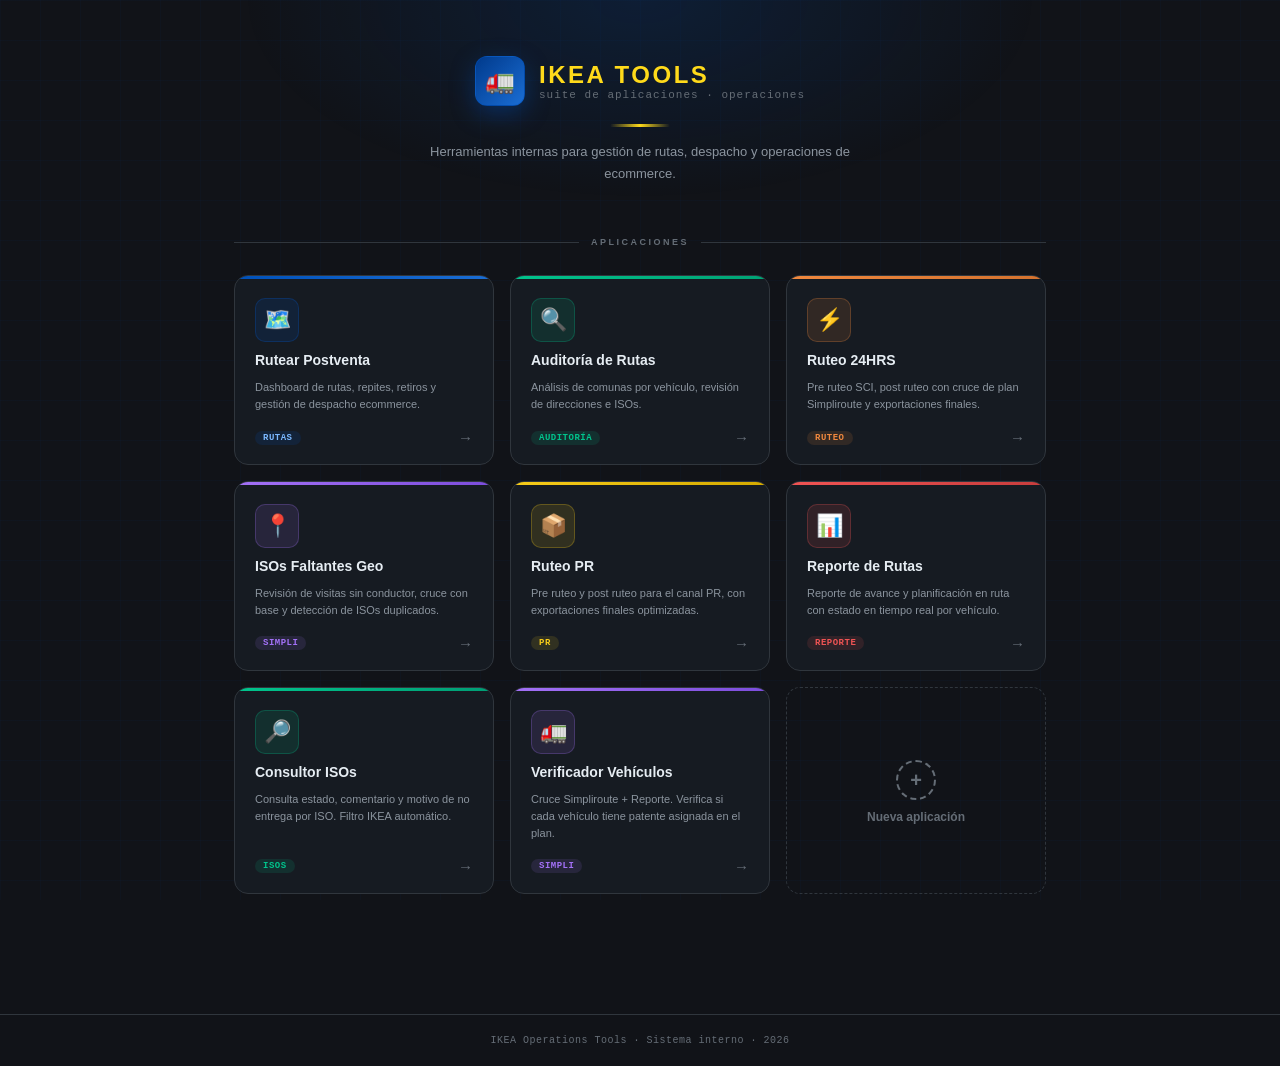
==== index.html @ 45f90fb9 "Add files via upload" ====
<!DOCTYPE html>
<html lang="es">
<head>
<meta charset="UTF-8">
<meta name="viewport" content="width=device-width, initial-scale=1.0">
<title>IKEA Tools</title>
<style>
* {
  box-sizing: border-box;
  margin: 0;
  padding: 0;
}

body {
  font-family: -apple-system, BlinkMacSystemFont, 'Segoe UI', Helvetica, Arial, sans-serif;
  background-color: #111318;
  color: #e6edf3;
  min-height: 100vh;
}

.grid-bg {
  position: fixed;
  top: 0; left: 0; right: 0; bottom: 0;
  background-image:
    linear-gradient(rgba(0,81,186,0.04) 1px, transparent 1px),
    linear-gradient(90deg, rgba(0,81,186,0.04) 1px, transparent 1px);
  background-size: 40px 40px;
  pointer-events: none;
  z-index: 0;
}

.glow {
  position: fixed;
  top: -200px;
  left: 50%;
  transform: translateX(-50%);
  width: 800px;
  height: 400px;
  background: radial-gradient(ellipse at center, rgba(0,81,186,0.18) 0%, transparent 70%);
  pointer-events: none;
  z-index: 0;
}

.page {
  position: relative;
  z-index: 1;
  max-width: 860px;
  margin: 0 auto;
  padding: 0 24px 60px;
}

/* ── HEADER ── */
.header {
  padding: 56px 0 0;
  display: flex;
  flex-direction: column;
  align-items: center;
  text-align: center;
  gap: 14px;
  animation: fadeUp 0.5s ease both;
}

.logo-row {
  display: flex;
  align-items: center;
  gap: 14px;
}

.logo-icon {
  width: 50px;
  height: 50px;
  background: linear-gradient(135deg, #003A8C, #1a6dd4);
  border-radius: 12px;
  display: flex;
  align-items: center;
  justify-content: center;
  font-size: 24px;
  box-shadow: 0 8px 24px rgba(0,81,186,0.4);
  border: 1px solid rgba(0,81,186,0.5);
  flex-shrink: 0;
}

.logo-text {
  display: flex;
  flex-direction: column;
  align-items: flex-start;
}

.logo-title {
  font-size: 24px;
  font-weight: 800;
  letter-spacing: 2.5px;
  color: #FFDA1A;
  text-transform: uppercase;
}

.logo-sub {
  font-size: 11px;
  color: #656d76;
  letter-spacing: 1px;
  font-family: 'Courier New', Courier, monospace;
}

.header-divider {
  width: 60px;
  height: 3px;
  background: linear-gradient(90deg, transparent, #FFDA1A, transparent);
  border-radius: 2px;
  margin-top: 4px;
}

.header-desc {
  font-size: 13px;
  color: #8b949e;
  max-width: 420px;
  line-height: 1.7;
}

/* ── SECTION LABEL ── */
.apps-section {
  padding-top: 52px;
  display: flex;
  flex-direction: column;
  align-items: center;
  gap: 28px;
  animation: fadeUp 0.5s 0.1s ease both;
  opacity: 0;
  animation-fill-mode: forwards;
}

.section-label {
  font-size: 9px;
  font-weight: 700;
  letter-spacing: 2.5px;
  color: #656d76;
  text-transform: uppercase;
  display: flex;
  align-items: center;
  gap: 12px;
  width: 100%;
}

.section-label-line {
  flex: 1;
  height: 1px;
  background-color: #30363d;
}

/* ── GRID ── */
.apps-grid {
  display: grid;
  grid-template-columns: repeat(3, 1fr);
  gap: 16px;
  width: 100%;
}

@media (max-width: 680px) {
  .apps-grid {
    grid-template-columns: repeat(2, 1fr);
  }
}

@media (max-width: 440px) {
  .apps-grid {
    grid-template-columns: 1fr;
  }
}

/* ── APP CARD ── */
.app-card {
  position: relative;
  background-color: #161b22;
  border: 1px solid #30363d;
  border-radius: 14px;
  padding: 22px 20px 18px;
  text-decoration: none;
  color: #e6edf3;
  display: flex;
  flex-direction: column;
  gap: 10px;
  cursor: pointer;
  transition: transform 0.18s ease, box-shadow 0.18s ease, border-color 0.18s ease;
  overflow: hidden;
}

.app-card:hover {
  transform: translateY(-3px);
  border-color: rgba(0,81,186,0.6);
  box-shadow: 0 12px 32px rgba(0,0,0,0.4), 0 0 0 1px rgba(0,81,186,0.2);
}

.app-card:active {
  transform: translateY(-1px);
}

.card-accent {
  position: absolute;
  top: 0; left: 0; right: 0;
  height: 3px;
  border-radius: 14px 14px 0 0;
}

.app-icon {
  width: 44px;
  height: 44px;
  border-radius: 10px;
  display: flex;
  align-items: center;
  justify-content: center;
  font-size: 22px;
  flex-shrink: 0;
}

.app-name {
  font-size: 14px;
  font-weight: 700;
  color: #e6edf3;
  line-height: 1.2;
}

.app-desc {
  font-size: 11px;
  color: #8b949e;
  line-height: 1.55;
  flex: 1;
}

.app-footer {
  display: flex;
  align-items: center;
  justify-content: space-between;
  padding-top: 6px;
  margin-top: auto;
}

.app-tag {
  font-size: 9px;
  font-weight: 700;
  letter-spacing: 0.5px;
  text-transform: uppercase;
  padding: 2px 8px;
  border-radius: 20px;
  font-family: 'Courier New', Courier, monospace;
}

.app-arrow {
  font-size: 15px;
  color: #656d76;
  transition: color 0.18s ease, transform 0.18s ease;
}

.app-card:hover .app-arrow {
  color: #FFDA1A;
  transform: translateX(3px);
}

/* ── ADD CARD ── */
.add-card {
  background-color: transparent;
  border: 1px dashed #30363d;
  border-radius: 14px;
  padding: 22px 20px 18px;
  display: flex;
  flex-direction: column;
  align-items: center;
  justify-content: center;
  gap: 10px;
  cursor: pointer;
  transition: border-color 0.18s ease, background-color 0.18s ease, color 0.18s ease;
  min-height: 160px;
  color: #656d76;
  font-size: 12px;
  font-weight: 600;
  text-align: center;
}

.add-card:hover {
  border-color: #0051BA;
  color: #0051BA;
  background-color: rgba(0,81,186,0.04);
}

.add-icon {
  width: 40px;
  height: 40px;
  border-radius: 50%;
  border: 2px dashed currentColor;
  display: flex;
  align-items: center;
  justify-content: center;
  font-size: 20px;
  transition: transform 0.2s ease;
}

.add-card:hover .add-icon {
  transform: scale(1.1) rotate(90deg);
}

/* ── CARD STAGGER ANIMATIONS ── */
.card-1 { animation: fadeUp 0.4s 0.18s ease both; opacity: 0; animation-fill-mode: forwards; }
.card-2 { animation: fadeUp 0.4s 0.26s ease both; opacity: 0; animation-fill-mode: forwards; }
.card-3 { animation: fadeUp 0.4s 0.34s ease both; opacity: 0; animation-fill-mode: forwards; }
.card-4 { animation: fadeUp 0.4s 0.42s ease both; opacity: 0; animation-fill-mode: forwards; }
.card-5 { animation: fadeUp 0.4s 0.50s ease both; opacity: 0; animation-fill-mode: forwards; }
.card-6 { animation: fadeUp 0.4s 0.58s ease both; opacity: 0; animation-fill-mode: forwards; }
.card-7 { animation: fadeUp 0.4s 0.66s ease both; opacity: 0; animation-fill-mode: forwards; }
.card-8 { animation: fadeUp 0.4s 0.74s ease both; opacity: 0; animation-fill-mode: forwards; }
.card-9 { animation: fadeUp 0.4s 0.82s ease both; opacity: 0; animation-fill-mode: forwards; }

/* ── FOOTER ── */
.footer {
  position: relative;
  z-index: 1;
  text-align: center;
  padding: 20px;
  font-size: 10px;
  color: #656d76;
  font-family: 'Courier New', Courier, monospace;
  letter-spacing: 0.5px;
  border-top: 1px solid #30363d;
  margin-top: 60px;
}

/* ── ANIMATION ── */
@keyframes fadeUp {
  from {
    opacity: 0;
    transform: translateY(16px);
  }
  to {
    opacity: 1;
    transform: translateY(0);
  }
}
</style>
</head>
<body>

<div class="grid-bg"></div>
<div class="glow"></div>

<div class="page">

  <!-- HEADER -->
  <div class="header">
    <div class="logo-row">
      <div class="logo-icon">🚛</div>
      <div class="logo-text">
        <div class="logo-title">IKEA Tools</div>
        <div class="logo-sub">suite de aplicaciones · operaciones</div>
      </div>
    </div>
    <div class="header-divider"></div>
    <div class="header-desc">Herramientas internas para gestión de rutas, despacho y operaciones de ecommerce.</div>
  </div>

  <!-- APPS -->
  <div class="apps-section">
    <div class="section-label">
      <span class="section-label-line"></span>
      Aplicaciones
      <span class="section-label-line"></span>
    </div>

    <div class="apps-grid">

      <!-- 1: Rutear Postventa -->
      <a class="app-card card-1" href="ruteador-ikea-v9.html">
        <div class="card-accent" style="background: linear-gradient(90deg, #0051BA, #1a6dd4);"></div>
        <div class="app-icon" style="background: rgba(0,81,186,0.15); border: 1px solid rgba(0,81,186,0.3);">🗺️</div>
        <div class="app-name">Rutear Postventa</div>
        <div class="app-desc">Dashboard de rutas, repites, retiros y gestión de despacho ecommerce.</div>
        <div class="app-footer">
          <span class="app-tag" style="background: rgba(0,81,186,0.15); color: #7bb8ff;">Rutas</span>
          <span class="app-arrow">→</span>
        </div>
      </a>

      <!-- 2: Auditoría de Rutas -->
      <a class="app-card card-2" href="auditoria-rutas.html">
        <div class="card-accent" style="background: linear-gradient(90deg, #00c48c, #00a374);"></div>
        <div class="app-icon" style="background: rgba(0,196,140,0.12); border: 1px solid rgba(0,196,140,0.25);">🔍</div>
        <div class="app-name">Auditoría de Rutas</div>
        <div class="app-desc">Análisis de comunas por vehículo, revisión de direcciones e ISOs.</div>
        <div class="app-footer">
          <span class="app-tag" style="background: rgba(0,196,140,0.12); color: #00c48c;">Auditoría</span>
          <span class="app-arrow">→</span>
        </div>
      </a>

      <!-- 3: Ruteo 24HRS -->
      <a class="app-card card-3" href="ruteo-24hrs.html">
        <div class="card-accent" style="background: linear-gradient(90deg, #f0883e, #d4722e);"></div>
        <div class="app-icon" style="background: rgba(240,136,62,0.12); border: 1px solid rgba(240,136,62,0.25);">⚡</div>
        <div class="app-name">Ruteo 24HRS</div>
        <div class="app-desc">Pre ruteo SCI, post ruteo con cruce de plan Simpliroute y exportaciones finales.</div>
        <div class="app-footer">
          <span class="app-tag" style="background: rgba(240,136,62,0.12); color: #f0883e;">Ruteo</span>
          <span class="app-arrow">→</span>
        </div>
      </a>

      <!-- 4: ISOs Faltantes Geo -->
      <a class="app-card card-4" href="isos_faltantes_geo.html">
        <div class="card-accent" style="background: linear-gradient(90deg, #a371f7, #7c4ddc);"></div>
        <div class="app-icon" style="background: rgba(163,113,247,0.12); border: 1px solid rgba(163,113,247,0.25);">📍</div>
        <div class="app-name">ISOs Faltantes Geo</div>
        <div class="app-desc">Revisión de visitas sin conductor, cruce con base y detección de ISOs duplicados.</div>
        <div class="app-footer">
          <span class="app-tag" style="background: rgba(163,113,247,0.12); color: #a371f7;">Simpli</span>
          <span class="app-arrow">→</span>
        </div>
      </a>

      <!-- 5: Ruteo PR -->
      <a class="app-card card-5" href="app_ruteo_pr.html">
        <div class="card-accent" style="background: linear-gradient(90deg, #f7cc1a, #d4aa00);"></div>
        <div class="app-icon" style="background: rgba(247,204,26,0.12); border: 1px solid rgba(247,204,26,0.25);">📦</div>
        <div class="app-name">Ruteo PR</div>
        <div class="app-desc">Pre ruteo y post ruteo para el canal PR, con exportaciones finales optimizadas.</div>
        <div class="app-footer">
          <span class="app-tag" style="background: rgba(247,204,26,0.12); color: #f7cc1a;">PR</span>
          <span class="app-arrow">→</span>
        </div>
      </a>

      <!-- 6: Reporte de Rutas -->
      <a class="app-card card-6" href="reporte_rutas.html">
        <div class="card-accent" style="background: linear-gradient(90deg, #f05454, #c73d3d);"></div>
        <div class="app-icon" style="background: rgba(240,84,84,0.12); border: 1px solid rgba(240,84,84,0.25);">📊</div>
        <div class="app-name">Reporte de Rutas</div>
        <div class="app-desc">Reporte de avance y planificación en ruta con estado en tiempo real por vehículo.</div>
        <div class="app-footer">
          <span class="app-tag" style="background: rgba(240,84,84,0.12); color: #f05454;">Reporte</span>
          <span class="app-arrow">→</span>
        </div>
      </a>

      <!-- 7: Consultor ISOs -->
      <a class="app-card card-7" href="consultor_isos.html">
        <div class="card-accent" style="background: linear-gradient(90deg, #00c48c, #009e75);"></div>
        <div class="app-icon" style="background: rgba(0,196,140,0.12); border: 1px solid rgba(0,196,140,0.25);">🔎</div>
        <div class="app-name">Consultor ISOs</div>
        <div class="app-desc">Consulta estado, comentario y motivo de no entrega por ISO. Filtro IKEA automático.</div>
        <div class="app-footer">
          <span class="app-tag" style="background: rgba(0,196,140,0.12); color: #00c48c;">ISOs</span>
          <span class="app-arrow">→</span>
        </div>
      </a>

      <!-- 8: Verificador Vehículos -->
      <a class="app-card card-8" href="verificador_vehiculos.html">
        <div class="card-accent" style="background: linear-gradient(90deg, #a371f7, #7c4ddc);"></div>
        <div class="app-icon" style="background: rgba(163,113,247,0.12); border: 1px solid rgba(163,113,247,0.25);">🚛</div>
        <div class="app-name">Verificador Vehículos</div>
        <div class="app-desc">Cruce Simpliroute + Reporte. Verifica si cada vehículo tiene patente asignada en el plan.</div>
        <div class="app-footer">
          <span class="app-tag" style="background: rgba(163,113,247,0.12); color: #a371f7;">Simpli</span>
          <span class="app-arrow">→</span>
        </div>
      </a>

      <!-- 9: Placeholder -->
      <div class="app-card add-card card-9" onclick="alert('Próximamente — agrega tu siguiente app aquí')">
        <div class="add-icon">+</div>
        <span>Nueva aplicación</span>
      </div>

    </div>
  </div>

</div>

<!-- FOOTER -->
<div class="footer">
  IKEA Operations Tools &middot; Sistema interno &middot; <span id="yr"></span>
</div>

<script>
  document.getElementById('yr').textContent = new Date().getFullYear();
</script>

</body>
</html>
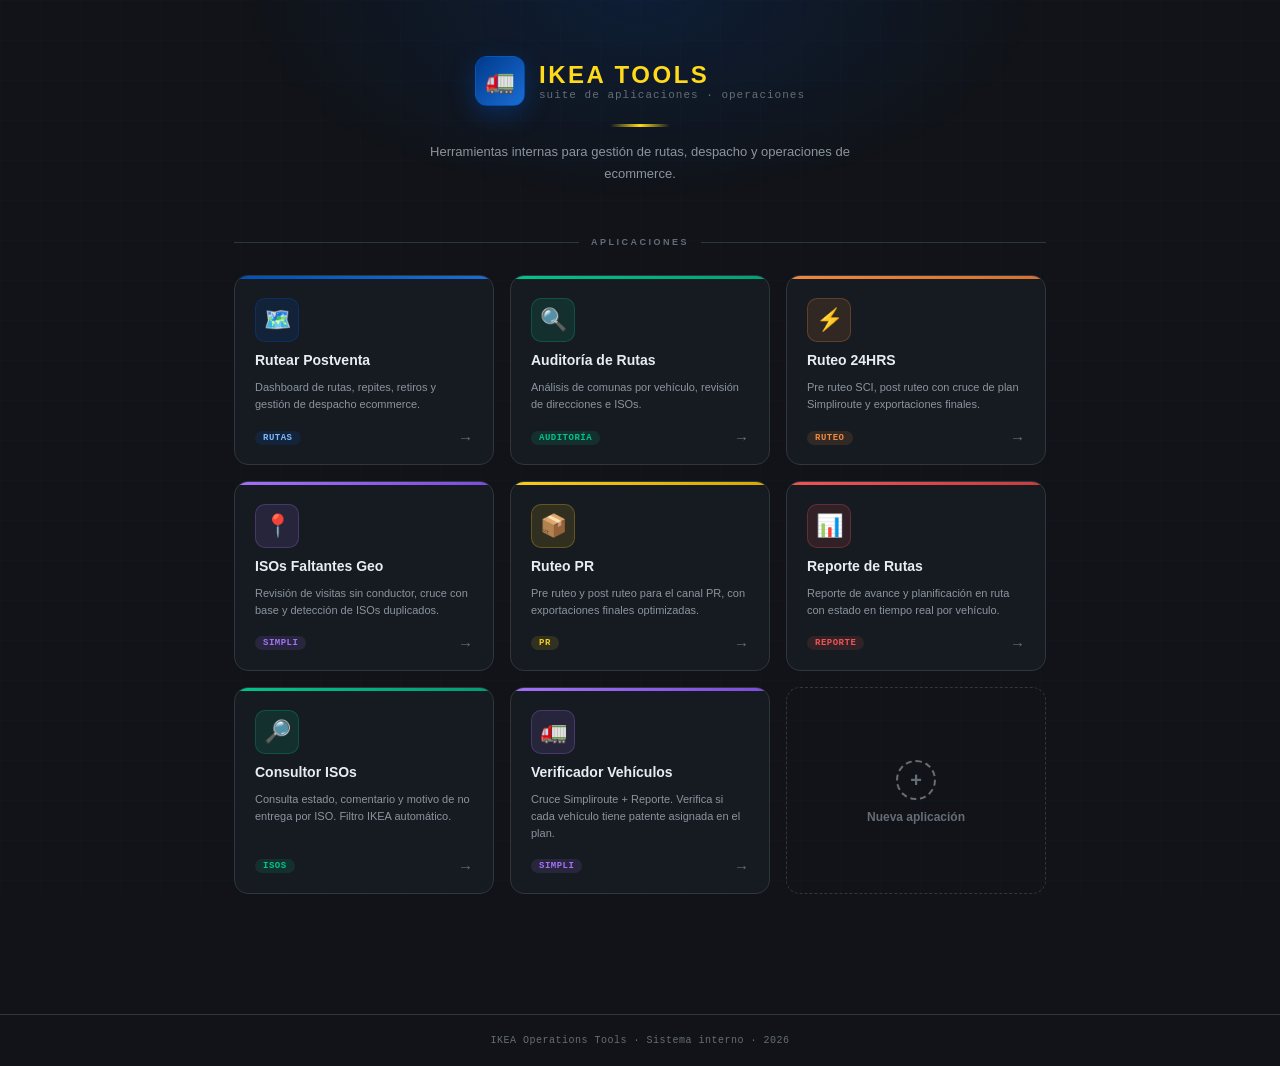
==== commit a224950c: "Update index.html" ====
--- a/index.html
+++ b/index.html
@@ -377,7 +377,7 @@
       </a>
 
       <!-- 2: Auditoría de Rutas -->
-      <a class="app-card card-2" href="auditoria-rutas.html">
+      <a class="app-card card-2" href="auditoria_rutas.html">
         <div class="card-accent" style="background: linear-gradient(90deg, #00c48c, #00a374);"></div>
         <div class="app-icon" style="background: rgba(0,196,140,0.12); border: 1px solid rgba(0,196,140,0.25);">🔍</div>
         <div class="app-name">Auditoría de Rutas</div>
